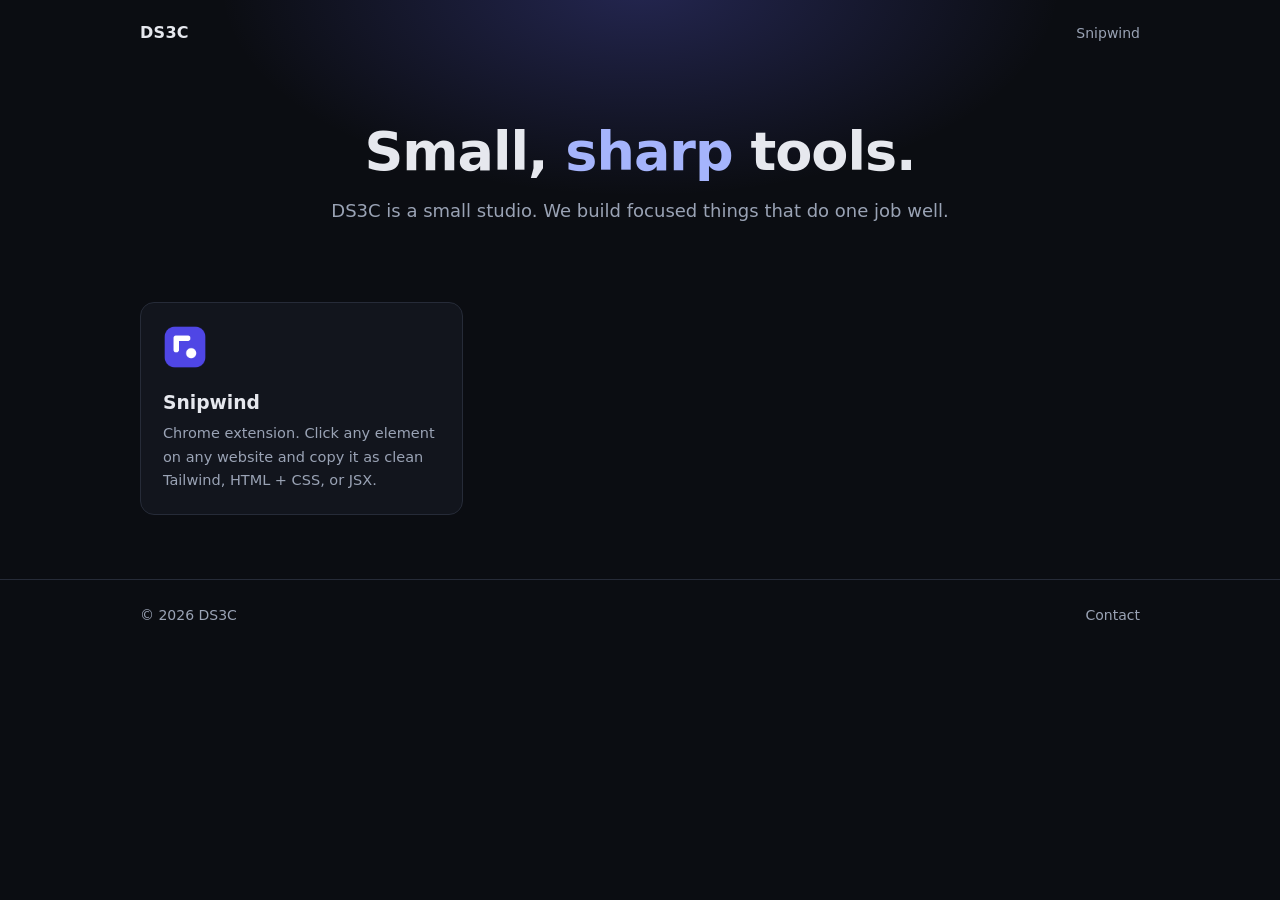
==== index.html @ 50dd8b53 "DS3C site: studio home, Snipwind page and privacy policy Co-Authored-By: Claude Fable 5.2 <noreply@a" ====
<!doctype html>
<html lang="en">
<head>
<meta charset="utf-8">
<meta name="viewport" content="width=device-width, initial-scale=1">
<title>DS3C - small, sharp tools</title>
<meta name="description" content="DS3C is a small studio making focused tools and games.">
<link rel="icon" href="snipwind/icon.png">
<link rel="stylesheet" href="style.css">
</head>
<body>
<div class="wrap">
  <header class="top">
    <a class="brand" href="./">DS3C</a>
    <nav><a href="snipwind/">Snipwind</a></nav>
  </header>

  <main>
    <div class="hero">
      <h1>Small, <em>sharp</em> tools.</h1>
      <p class="lead">DS3C is a small studio. We build focused things that do one job well.</p>
    </div>

    <section>
      <div class="products">
        <a class="product" href="snipwind/">
          <img src="snipwind/icon.png" alt="">
          <h3>Snipwind</h3>
          <p>Chrome extension. Click any element on any website and copy it as clean Tailwind, HTML + CSS, or JSX.</p>
        </a>
      </div>
    </section>
  </main>
</div>

<footer>
  <div class="wrap">
    <span>© 2026 DS3C</span>
    <span><a href="https://github.com/abdulalghani003/ds3c/issues">Contact</a></span>
  </div>
</footer>
</body>
</html>
---- style.css ----
:root {
  --bg: #0b0d12;
  --panel: #12151d;
  --panel-2: #171b25;
  --line: #262b38;
  --text: #e6e8ee;
  --muted: #9aa3b5;
  --accent: #6366f1;
  --accent-2: #a5b4fc;
  --good: #22c55e;
  --mono: ui-monospace, SFMono-Regular, Menlo, Consolas, monospace;
}
* { box-sizing: border-box; }
html { -webkit-text-size-adjust: 100%; }
body {
  margin: 0; background: var(--bg); color: var(--text);
  font: 16px/1.6 system-ui, -apple-system, "Segoe UI", Roboto, sans-serif;
}
a { color: var(--accent-2); text-decoration: none; }
a:hover { text-decoration: underline; }
.wrap { max-width: 1040px; margin: 0 auto; padding: 0 20px; }

/* top bar */
.top { display: flex; align-items: center; justify-content: space-between; padding: 20px 0; }
.brand { display: flex; align-items: center; gap: 10px; color: var(--text); font-weight: 700; letter-spacing: .3px; }
.brand:hover { text-decoration: none; }
.brand img { width: 28px; height: 28px; border-radius: 7px; }
.top nav { display: flex; gap: 20px; font-size: 14px; }
.top nav a { color: var(--muted); }
.top nav a:hover { color: var(--text); text-decoration: none; }

/* hero */
.hero { padding: 56px 0 40px; text-align: center; position: relative; }
.hero::before {
  content: ""; position: absolute; inset: -80px 0 auto; height: 420px; z-index: -1;
  background: radial-gradient(600px 300px at 50% 0, rgba(99,102,241,.28), transparent 70%);
}
h1 { font-size: clamp(32px, 6vw, 54px); line-height: 1.1; letter-spacing: -1px; margin: 0 0 16px; }
h1 em { font-style: normal; color: var(--accent-2); }
.lead { max-width: 620px; margin: 0 auto 28px; color: var(--muted); font-size: 18px; }
.cta { display: inline-flex; flex-wrap: wrap; gap: 12px; justify-content: center; }
.btn {
  display: inline-block; padding: 12px 22px; border-radius: 10px; font-weight: 600;
  background: var(--accent); color: #fff; border: 1px solid transparent;
}
.btn:hover { background: #4f46e5; text-decoration: none; }
.btn.ghost { background: transparent; border-color: var(--line); color: var(--text); }
.btn.ghost:hover { background: var(--panel); }
.note { margin-top: 14px; font-size: 13px; color: var(--muted); }

/* demo */
.demo { display: grid; grid-template-columns: minmax(0, 5fr) minmax(0, 7fr); gap: 16px; margin: 24px 0 72px; text-align: left; }
.pane { background: var(--panel); border: 1px solid var(--line); border-radius: 14px; overflow: hidden; min-width: 0; }
.pane-head { display: flex; align-items: center; gap: 8px; padding: 10px 14px; border-bottom: 1px solid var(--line); font-size: 12px; color: var(--muted); }
.dot { width: 9px; height: 9px; border-radius: 50%; background: var(--line); }
.stage { padding: 34px 22px 26px; background: #f3f4f6; height: calc(100% - 41px); display: flex; align-items: center; justify-content: center; }
.pick { position: relative; outline: 2px solid var(--good); outline-offset: 3px; border-radius: 12px; }
.pick::before {
  content: "div.card  340×185"; position: absolute; left: -5px; top: -29px;
  font: 600 11px/1 var(--mono); color: #fff; background: #16a34a; padding: 4px 6px; border-radius: 4px; white-space: nowrap;
}
.card { background: #fff; border: 1px solid #e5e7eb; border-radius: 12px; padding: 22px; max-width: 340px;
  box-shadow: 0 1px 3px rgba(0,0,0,.1); color: #1f2937; font-family: Arial, sans-serif; }
.card h3 { margin: 0 0 8px; font-size: 20px; line-height: 28px; color: #111827; }
.card p { margin: 0 0 16px; font-size: 14px; line-height: 1.6; color: #6b7280; }
.card .row { display: flex; align-items: center; justify-content: space-between; gap: 12px; }
.card .price { font-size: 24px; font-weight: 700; color: #4f46e5; }
.card .price small { font-size: 13px; font-weight: 400; color: #9ca3af; }
.card .buy { background: #4f46e5; color: #fff; border-radius: 8px; padding: 10px 18px; font-size: 14px; font-weight: 600; }
.tabs { display: flex; gap: 2px; padding: 10px 14px 0; font-size: 13px; }
.tabs span { padding: 6px 10px; border-radius: 6px 6px 0 0; color: var(--muted); }
.tabs .on { background: var(--panel-2); color: #fff; }
pre.code { margin: 0 14px 14px; padding: 12px; background: var(--panel-2); border-radius: 0 8px 8px 8px;
  font: 12px/1.6 var(--mono); color: #cdd3df; overflow: auto; max-height: 300px; white-space: pre; }
pre.code b { color: var(--accent-2); font-weight: 400; }
pre.code i { color: #86efac; font-style: normal; }

/* sections */
section { padding: 8px 0 64px; }
h2 { font-size: 28px; letter-spacing: -.4px; margin: 0 0 8px; }
.sub { color: var(--muted); margin: 0 0 28px; max-width: 640px; }
.grid3 { display: grid; grid-template-columns: repeat(3, minmax(0, 1fr)); gap: 16px; }
.tile { background: var(--panel); border: 1px solid var(--line); border-radius: 14px; padding: 20px; }
.tile h3 { margin: 0 0 6px; font-size: 16px; }
.tile p { margin: 0; color: var(--muted); font-size: 14.5px; }
.steps { counter-reset: s; }
.steps .tile::before { counter-increment: s; content: counter(s); display: inline-grid; place-items: center;
  width: 26px; height: 26px; border-radius: 50%; background: rgba(99,102,241,.2); color: var(--accent-2);
  font-weight: 700; font-size: 13px; margin-bottom: 10px; }
kbd { font: 12px var(--mono); background: var(--panel-2); border: 1px solid var(--line); border-radius: 5px; padding: 1px 6px; }

.plans { display: grid; grid-template-columns: repeat(2, minmax(0, 1fr)); gap: 16px; max-width: 720px; }
.plan { background: var(--panel); border: 1px solid var(--line); border-radius: 14px; padding: 24px; }
.plan.pro { border-color: var(--accent); }
.plan h3 { margin: 0; font-size: 16px; color: var(--muted); font-weight: 600; }
.plan .amount { font-size: 36px; font-weight: 700; margin: 6px 0 2px; }
.plan .amount small { font-size: 14px; font-weight: 400; color: var(--muted); }
.plan ul { margin: 16px 0 0; padding: 0; list-style: none; color: var(--muted); font-size: 14.5px; }
.plan li { padding: 4px 0 4px 22px; position: relative; }
.plan li::before { content: "✓"; position: absolute; left: 0; color: var(--good); }

.faq { max-width: 720px; }
details { border-bottom: 1px solid var(--line); padding: 14px 0; }
summary { cursor: pointer; font-weight: 600; }
details p { margin: 10px 0 0; color: var(--muted); }

/* text pages */
.doc { max-width: 720px; padding: 24px 0 64px; }
.doc h1 { font-size: 36px; }
.doc h2 { font-size: 20px; margin-top: 32px; }
.doc p, .doc li { color: #c3c9d6; }
.doc .updated { color: var(--muted); font-size: 14px; }

/* studio home */
.products { display: grid; grid-template-columns: repeat(auto-fill, minmax(280px, 1fr)); gap: 16px; text-align: left; }
.product { display: block; background: var(--panel); border: 1px solid var(--line); border-radius: 14px; padding: 22px; color: var(--text); }
.product:hover { border-color: var(--accent); text-decoration: none; }
.product img { width: 44px; height: 44px; border-radius: 10px; }
.product h3 { margin: 12px 0 4px; }
.product p { margin: 0; color: var(--muted); font-size: 14.5px; }

footer { border-top: 1px solid var(--line); padding: 24px 0 40px; color: var(--muted); font-size: 14px; }
footer .wrap { display: flex; flex-wrap: wrap; gap: 8px 20px; justify-content: space-between; }
footer a { color: var(--muted); }

@media (max-width: 800px) {
  .demo, .grid3, .plans { grid-template-columns: minmax(0, 1fr); }
  .hero { padding-top: 32px; }
  .top nav { gap: 14px; }
}
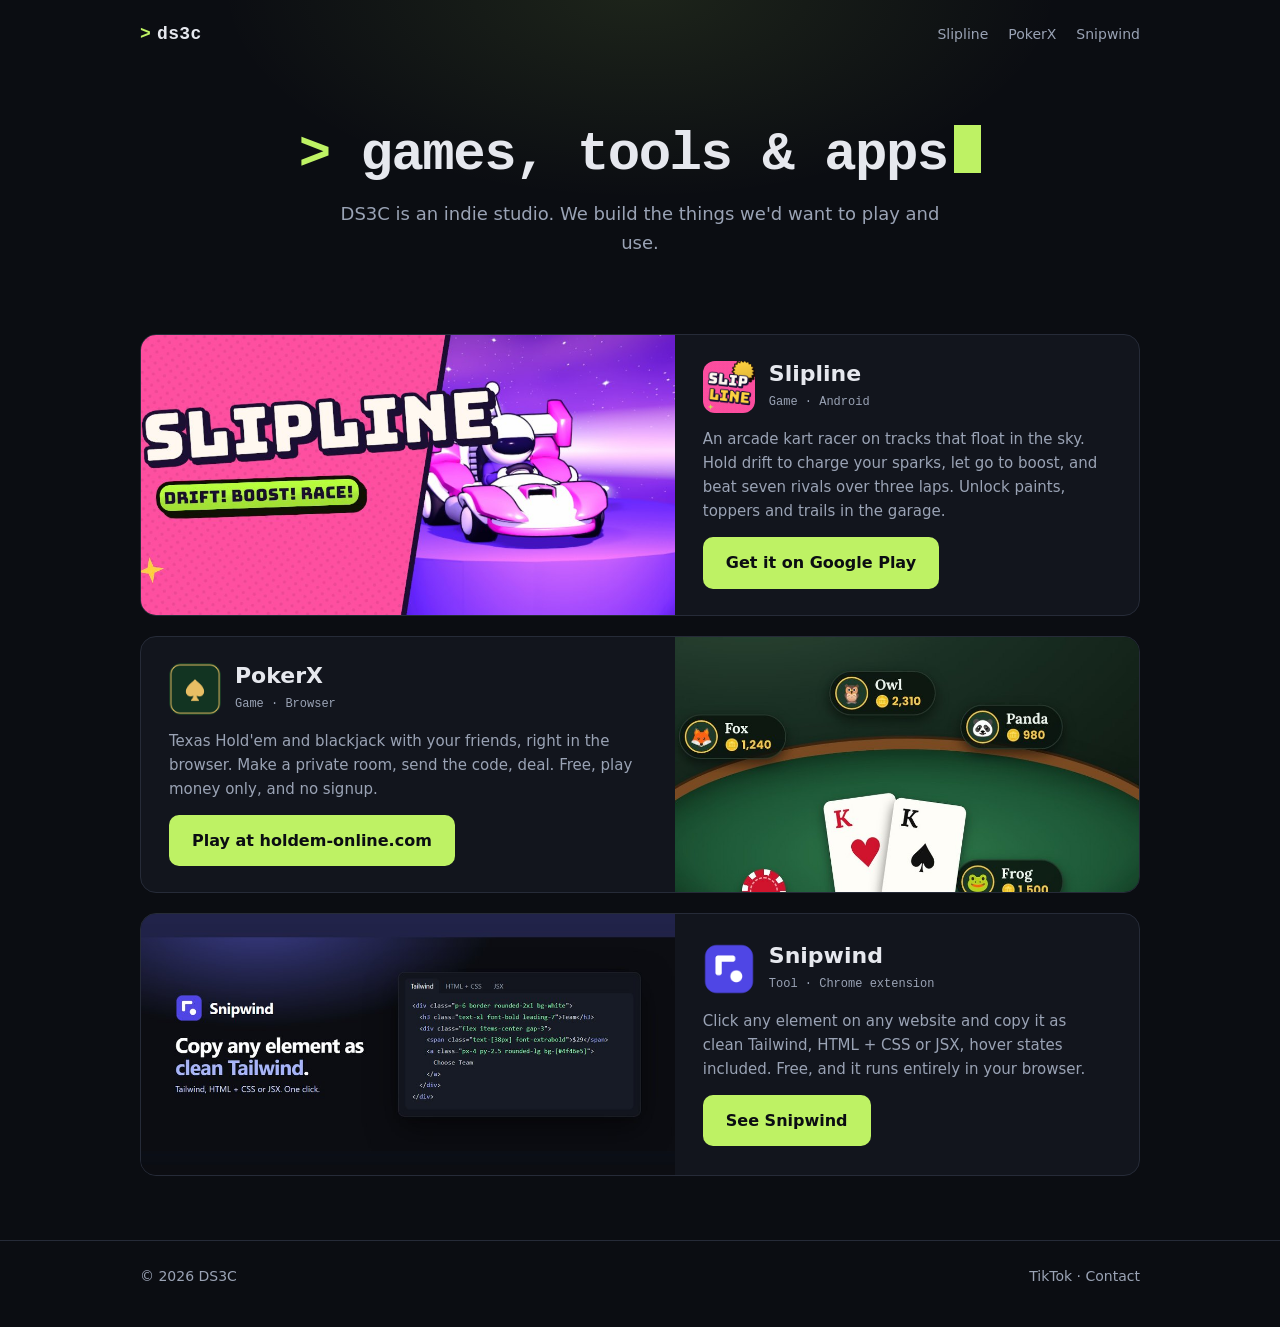
==== commit 9ff58a20: "Studio home: add Slipline and PokerX next to Snipwind The home page now presents DS3C as a studio fo" ====
--- a/index.html
+++ b/index.html
@@ -3,31 +3,65 @@
 <head>
 <meta charset="utf-8">
 <meta name="viewport" content="width=device-width, initial-scale=1">
-<title>DS3C - small, sharp tools</title>
-<meta name="description" content="DS3C is a small studio making focused tools and games.">
-<link rel="icon" href="snipwind/icon.png">
+<title>DS3C - games, tools & apps</title>
+<meta name="description" content="DS3C is an indie studio making games, tools and apps: Slipline, PokerX and Snipwind.">
+<link rel="icon" href="img/favicon.png">
+<meta property="og:title" content="DS3C - games, tools & apps">
+<meta property="og:description" content="Indie studio behind Slipline (kart racer), PokerX (free poker with friends) and Snipwind (Chrome extension).">
+<meta property="og:image" content="https://abdulalghani003.github.io/ds3c/img/ds3c-logo.png">
 <link rel="stylesheet" href="style.css">
 </head>
-<body>
+<body class="home">
 <div class="wrap">
   <header class="top">
-    <a class="brand" href="./">DS3C</a>
-    <nav><a href="snipwind/">Snipwind</a></nav>
+    <a class="brand mono" href="./"><span class="caret">&gt;</span>ds3c</a>
+    <nav>
+      <a href="#slipline">Slipline</a>
+      <a href="#pokerx">PokerX</a>
+      <a href="snipwind/">Snipwind</a>
+    </nav>
   </header>
 
   <main>
     <div class="hero">
-      <h1>Small, <em>sharp</em> tools.</h1>
-      <p class="lead">DS3C is a small studio. We build focused things that do one job well.</p>
+      <h1 class="prompt"><span class="caret">&gt;</span> games, tools &amp; apps<span class="cursor" aria-hidden="true"></span></h1>
+      <p class="lead">DS3C is an indie studio. We build the things we'd want to play and use.</p>
     </div>
 
     <section>
-      <div class="products">
-        <a class="product" href="snipwind/">
-          <img src="snipwind/icon.png" alt="">
-          <h3>Snipwind</h3>
-          <p>Chrome extension. Click any element on any website and copy it as clean Tailwind, HTML + CSS, or JSX.</p>
-        </a>
+      <div class="showcase">
+        <article class="item" id="slipline">
+          <a class="cover" href="https://play.google.com/store/apps/details?id=com.ds3c.edgeracers">
+            <img src="img/slipline-cover.jpg" alt="Slipline: a pink kart on a podium under a purple star sky" loading="lazy">
+          </a>
+          <div class="body">
+            <div class="title"><img src="img/slipline-icon.png" alt=""><div><h3>Slipline</h3><span class="tag">Game · Android</span></div></div>
+            <p>An arcade kart racer on tracks that float in the sky. Hold drift to charge your sparks, let go to boost, and beat seven rivals over three laps. Unlock paints, toppers and trails in the garage.</p>
+            <a class="btn" href="https://play.google.com/store/apps/details?id=com.ds3c.edgeracers">Get it on Google Play</a>
+          </div>
+        </article>
+
+        <article class="item" id="pokerx">
+          <a class="cover" href="https://holdem-online.com">
+            <img src="img/pokerx-cover.jpg" alt="PokerX: a poker table with a pair of kings and players around it" loading="lazy">
+          </a>
+          <div class="body">
+            <div class="title"><img src="img/pokerx-icon.png" alt=""><div><h3>PokerX</h3><span class="tag">Game · Browser</span></div></div>
+            <p>Texas Hold'em and blackjack with your friends, right in the browser. Make a private room, send the code, deal. Free, play money only, and no signup.</p>
+            <a class="btn" href="https://holdem-online.com">Play at holdem-online.com</a>
+          </div>
+        </article>
+
+        <article class="item" id="snipwind">
+          <a class="cover" href="snipwind/">
+            <img src="img/snipwind-cover.jpg" alt="Snipwind: copy any element as clean Tailwind" loading="lazy">
+          </a>
+          <div class="body">
+            <div class="title"><img src="snipwind/icon.png" alt=""><div><h3>Snipwind</h3><span class="tag">Tool · Chrome extension</span></div></div>
+            <p>Click any element on any website and copy it as clean Tailwind, HTML + CSS or JSX, hover states included. Free, and it runs entirely in your browser.</p>
+            <a class="btn" href="snipwind/">See Snipwind</a>
+          </div>
+        </article>
       </div>
     </section>
   </main>
@@ -36,7 +70,7 @@
 <footer>
   <div class="wrap">
     <span>© 2026 DS3C</span>
-    <span><a href="https://github.com/abdulalghani003/ds3c/issues">Contact</a></span>
+    <span><a href="https://www.tiktok.com/@ds3c_studio">TikTok</a> · <a href="https://github.com/abdulalghani003/ds3c/issues">Contact</a></span>
   </div>
 </footer>
 </body>
--- a/style.css
+++ b/style.css
@@ -119,6 +119,32 @@
 .product h3 { margin: 12px 0 4px; }
 .product p { margin: 0; color: var(--muted); font-size: 14.5px; }
 
+/* studio home: DS3C's own look (terminal prompt, lime accent); product pages keep indigo */
+.home { --lime: #bef264; }
+.home .hero::before { background: radial-gradient(600px 300px at 50% 0, rgba(190,242,100,.10), transparent 70%); }
+.prompt { font-family: var(--mono); font-weight: 700; letter-spacing: -1.5px; }
+.prompt .caret, .brand .caret { color: var(--lime); }
+.brand.mono { font-family: var(--mono); gap: 6px; font-size: 18px; }
+.cursor { display: inline-block; width: .5em; height: .9em; margin-left: .12em; vertical-align: -.08em;
+  background: var(--lime); animation: blink 1.1s steps(1) infinite; }
+@keyframes blink { 50% { opacity: 0; } }
+@media (prefers-reduced-motion: reduce) { .cursor { animation: none; } }
+.home .btn { background: var(--lime); color: #0b0d12; }
+.home .btn:hover { background: #d9f99d; }
+.showcase { display: grid; gap: 20px; }
+.item { display: grid; grid-template-columns: minmax(0, 1.15fr) minmax(0, 1fr); background: var(--panel);
+  border: 1px solid var(--line); border-radius: 16px; overflow: hidden; }
+.item:nth-child(even) .cover { order: 2; }
+.item .cover { display: block; background: #000; }
+.item .cover img { display: block; width: 100%; height: 100%; aspect-ratio: 1024 / 500; object-fit: cover; }
+.item .body { padding: 26px 28px; display: flex; flex-direction: column; justify-content: center; gap: 14px; }
+.item .title { display: flex; align-items: center; gap: 14px; }
+.item .title img { width: 52px; height: 52px; border-radius: 12px; }
+.item h3 { margin: 0; font-size: 22px; line-height: 1.2; }
+.tag { font: 12px var(--mono); color: var(--muted); }
+.item p { margin: 0; color: var(--muted); font-size: 15px; }
+.item .btn { align-self: flex-start; }
+
 footer { border-top: 1px solid var(--line); padding: 24px 0 40px; color: var(--muted); font-size: 14px; }
 footer .wrap { display: flex; flex-wrap: wrap; gap: 8px 20px; justify-content: space-between; }
 footer a { color: var(--muted); }
@@ -127,4 +153,7 @@
   .demo, .grid3, .plans { grid-template-columns: minmax(0, 1fr); }
   .hero { padding-top: 32px; }
   .top nav { gap: 14px; }
+  .item { grid-template-columns: minmax(0, 1fr); }
+  .item:nth-child(even) .cover { order: 0; }
+  .item .body { padding: 20px; }
 }
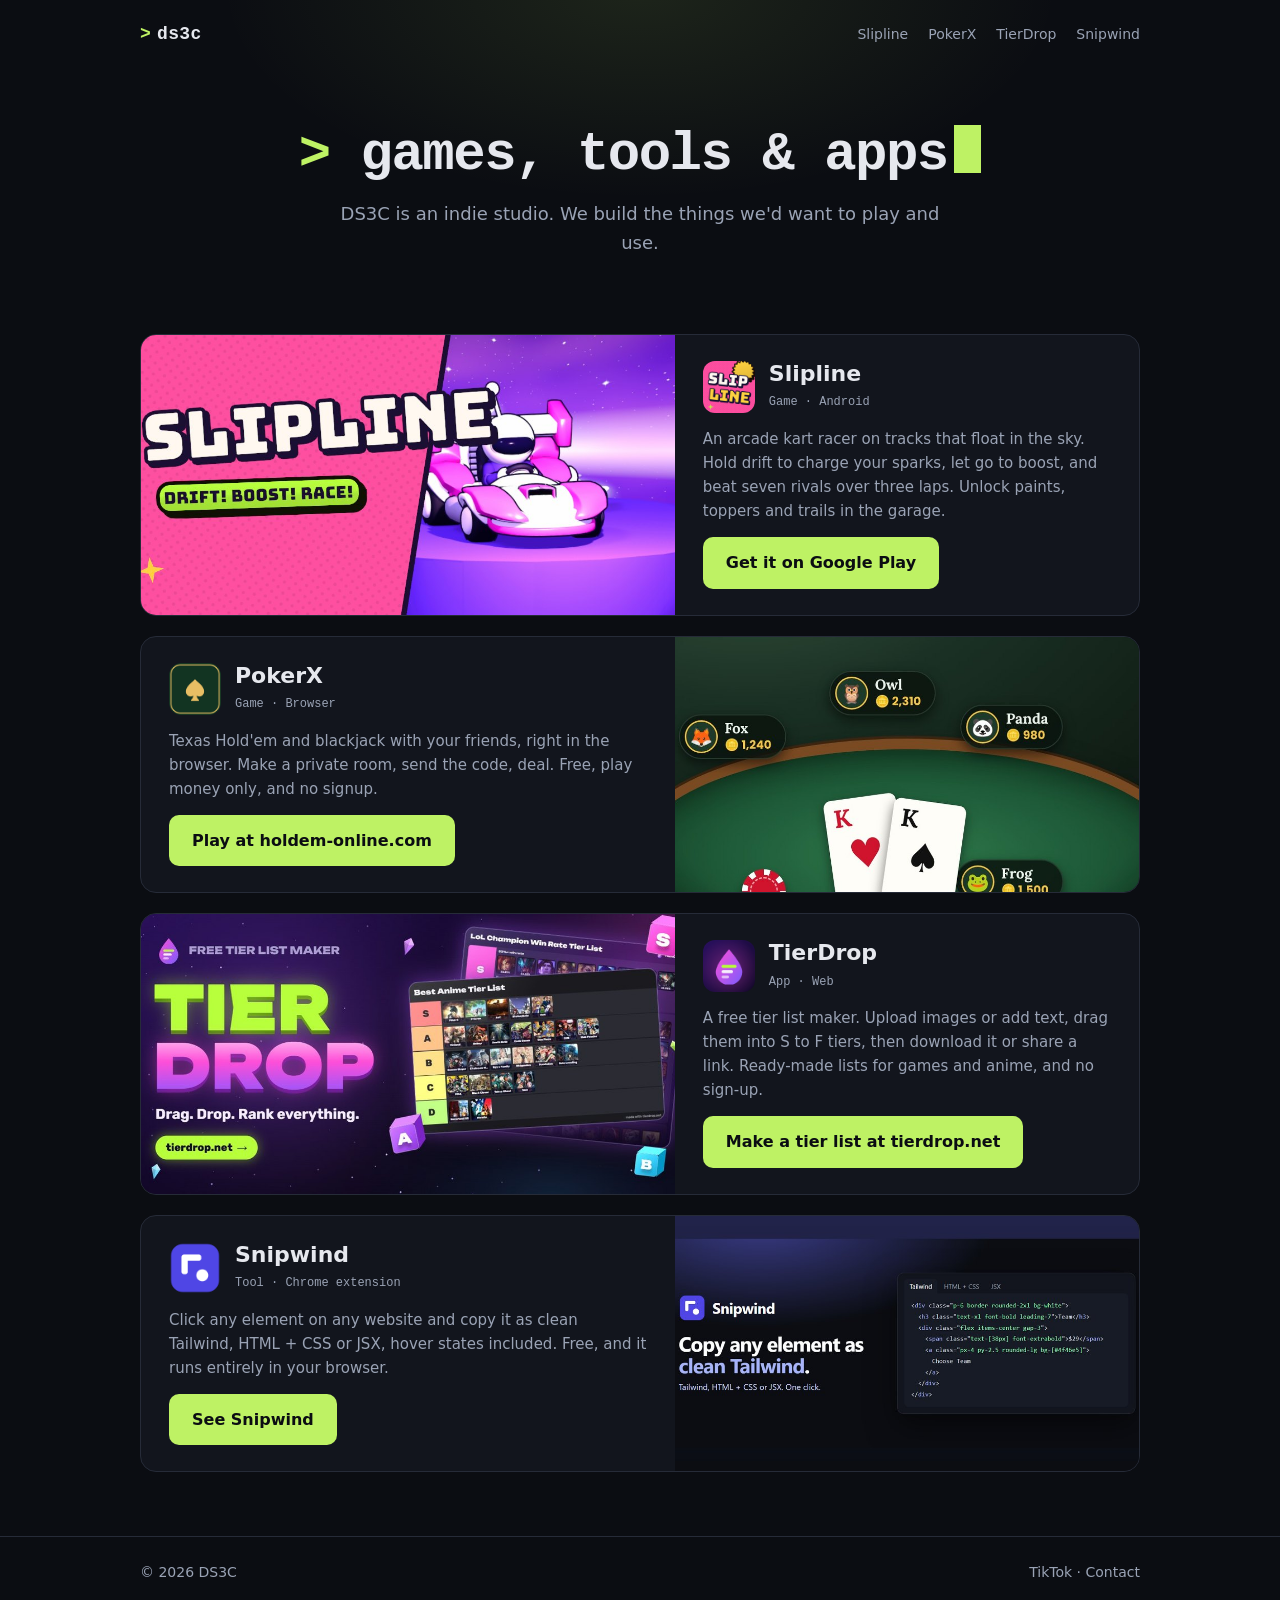
==== commit 6bfb5c43: "Add TierDrop to the studio home Co-Authored-By: Claude Opus 5.5 <noreply@anthropic.com>" ====
--- a/index.html
+++ b/index.html
@@ -4,10 +4,10 @@
 <meta charset="utf-8">
 <meta name="viewport" content="width=device-width, initial-scale=1">
 <title>DS3C - games, tools & apps</title>
-<meta name="description" content="DS3C is an indie studio making games, tools and apps: Slipline, PokerX and Snipwind.">
+<meta name="description" content="DS3C is an indie studio making games, tools and apps: Slipline, PokerX, TierDrop and Snipwind.">
 <link rel="icon" href="img/favicon.png">
 <meta property="og:title" content="DS3C - games, tools & apps">
-<meta property="og:description" content="Indie studio behind Slipline (kart racer), PokerX (free poker with friends) and Snipwind (Chrome extension).">
+<meta property="og:description" content="Indie studio behind Slipline (kart racer), PokerX (free poker with friends), TierDrop (tier list maker) and Snipwind (Chrome extension).">
 <meta property="og:image" content="https://abdulalghani003.github.io/ds3c/img/ds3c-logo.png">
 <link rel="stylesheet" href="style.css">
 </head>
@@ -18,6 +18,7 @@
     <nav>
       <a href="#slipline">Slipline</a>
       <a href="#pokerx">PokerX</a>
+      <a href="#tierdrop">TierDrop</a>
       <a href="snipwind/">Snipwind</a>
     </nav>
   </header>
@@ -52,6 +53,17 @@
           </div>
         </article>
 
+        <article class="item" id="tierdrop">
+          <a class="cover" href="https://tierdrop.net">
+            <img src="img/tierdrop-cover.jpg" alt="TierDrop: an anime tier list with S to D rows next to the TierDrop logo" loading="lazy">
+          </a>
+          <div class="body">
+            <div class="title"><img src="img/tierdrop-icon.png" alt=""><div><h3>TierDrop</h3><span class="tag">App · Web</span></div></div>
+            <p>A free tier list maker. Upload images or add text, drag them into S to F tiers, then download it or share a link. Ready-made lists for games and anime, and no sign-up.</p>
+            <a class="btn" href="https://tierdrop.net">Make a tier list at tierdrop.net</a>
+          </div>
+        </article>
+
         <article class="item" id="snipwind">
           <a class="cover" href="snipwind/">
             <img src="img/snipwind-cover.jpg" alt="Snipwind: copy any element as clean Tailwind" loading="lazy">
